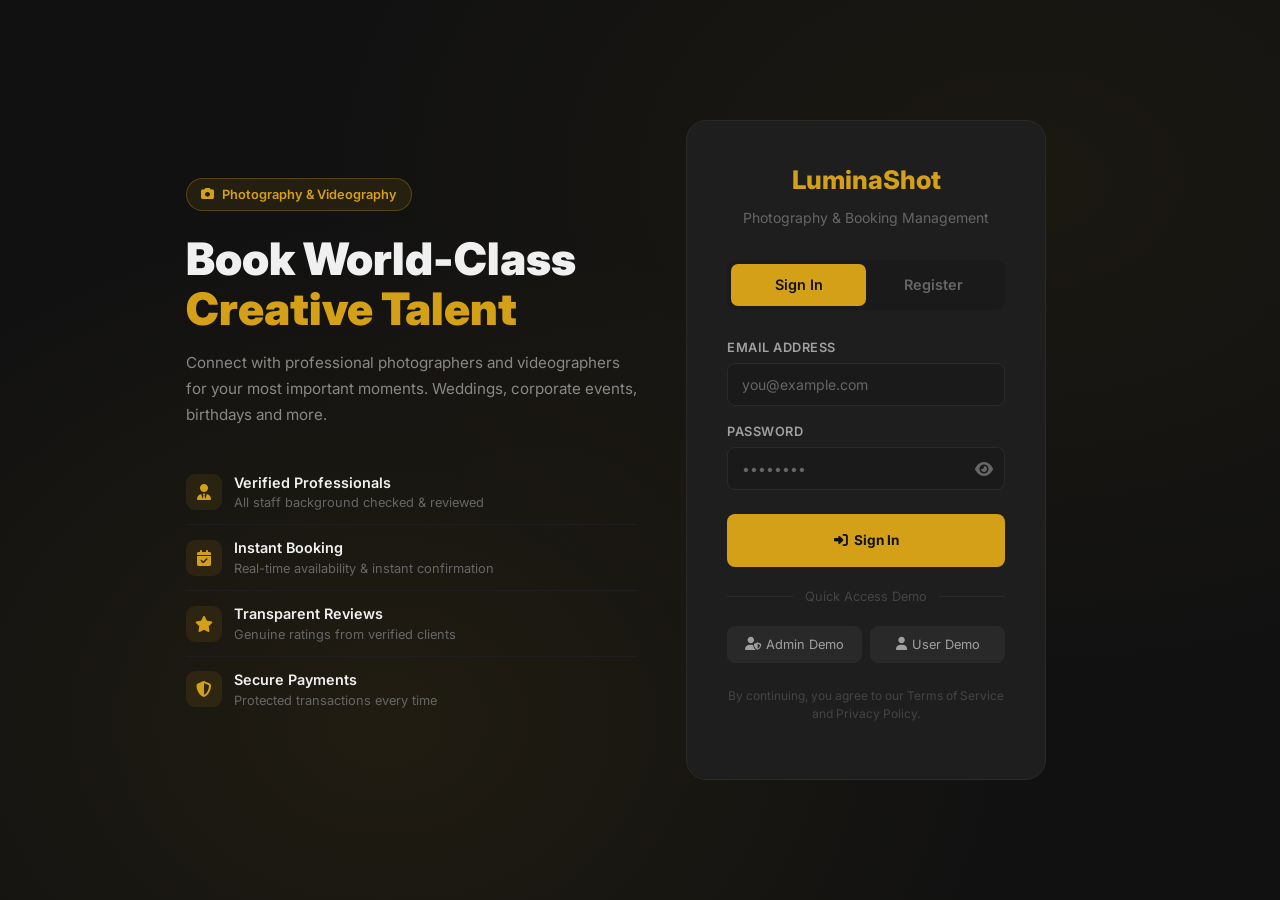
==== frontend/index.html @ 6d3d099e "add frontend" ====
<!DOCTYPE html>
<html lang="en">
<head>
<meta charset="UTF-8">
<meta name="viewport" content="width=device-width, initial-scale=1.0">
<title>LuminaShot — Photography Booking System</title>
<link rel="preconnect" href="https://fonts.googleapis.com">
<link href="https://fonts.googleapis.com/css2?family=Inter:wght@300;400;500;600;700;800;900&display=swap" rel="stylesheet">
<link href="https://cdnjs.cloudflare.com/ajax/libs/font-awesome/6.5.0/css/all.min.css" rel="stylesheet">
<link href="https://cdn.jsdelivr.net/npm/bootstrap@5.3.2/dist/css/bootstrap.min.css" rel="stylesheet">
<link href="css/style.css" rel="stylesheet">
<style>
.auth-bg {
    position: fixed; inset: 0;
    background: radial-gradient(ellipse at 30% 80%, rgba(212,160,23,0.08) 0%, transparent 50%),
                radial-gradient(ellipse at 80% 20%, rgba(212,160,23,0.05) 0%, transparent 50%),
                #111111;
    z-index: -1;
}
.auth-card { position: relative; }
.tabs { display: flex; background: #1a1a1a; border-radius: 10px; padding: 4px; margin-bottom: 28px; }
.tab-btn { flex: 1; padding: 10px; border: none; background: transparent; color: #666; font-weight: 600; border-radius: 7px; cursor: pointer; transition: all .2s; font-family: 'Inter', sans-serif; font-size: .9rem; }
.tab-btn.active { background: #D4A017; color: #111; }
.divider { display: flex; align-items: center; gap: 12px; margin: 20px 0; color: #444; font-size: .8rem; }
.divider::before, .divider::after { content: ''; flex: 1; height: 1px; background: #2a2a2a; }
.role-select { display: flex; gap: 8px; margin-bottom: 6px; }
.role-btn { flex: 1; padding: 8px; border: 1px solid #2a2a2a; border-radius: 8px; background: transparent; color: #666; font-size: .8rem; cursor: pointer; transition: all .2s; font-family: 'Inter', sans-serif; }
.role-btn.selected { border-color: #D4A017; color: #D4A017; background: rgba(212,160,23,.1); }
.hero-side { display: flex; flex-direction: column; justify-content: center; max-width: 500px; }
.hero-badge { display: inline-flex; align-items: center; gap: 8px; background: rgba(212,160,23,.1); border: 1px solid rgba(212,160,23,.3); border-radius: 20px; padding: 6px 14px; font-size: .8rem; color: #D4A017; font-weight: 600; margin-bottom: 24px; }
.feature-item { display: flex; align-items: center; gap: 12px; padding: 12px 0; border-bottom: 1px solid #1e1e1e; }
.feature-icon { width: 36px; height: 36px; border-radius: 9px; background: rgba(212,160,23,.1); display: flex; align-items: center; justify-content: center; color: #D4A017; flex-shrink: 0; }
</style>
</head>
<body>
<div class="auth-bg"></div>

<div class="container-fluid min-vh-100 d-flex align-items-center">
    <div class="row w-100 justify-content-center align-items-center g-5 px-3 py-5">

        <!-- Hero Side -->
        <div class="col-lg-5 hero-side d-none d-lg-flex">
            <div>
                <div class="hero-badge"><i class="fas fa-camera"></i> Photography &amp; Videography</div>
                <h1 style="font-size:2.8rem;font-weight:900;color:#F0F0F0;line-height:1.1;margin-bottom:16px">
                    Book World-Class<br><span style="color:#D4A017">Creative Talent</span>
                </h1>
                <p style="color:#888;font-size:.95rem;margin-bottom:32px;line-height:1.7">
                    Connect with professional photographers and videographers for your most important moments. Weddings, corporate events, birthdays and more.
                </p>
                <div>
                    <div class="feature-item">
                        <div class="feature-icon"><i class="fas fa-user-tie"></i></div>
                        <div><div style="font-weight:600;color:#F0F0F0;font-size:.9rem">Verified Professionals</div><div style="color:#666;font-size:.8rem">All staff background checked & reviewed</div></div>
                    </div>
                    <div class="feature-item">
                        <div class="feature-icon"><i class="fas fa-calendar-check"></i></div>
                        <div><div style="font-weight:600;color:#F0F0F0;font-size:.9rem">Instant Booking</div><div style="color:#666;font-size:.8rem">Real-time availability & instant confirmation</div></div>
                    </div>
                    <div class="feature-item">
                        <div class="feature-icon"><i class="fas fa-star"></i></div>
                        <div><div style="font-weight:600;color:#F0F0F0;font-size:.9rem">Transparent Reviews</div><div style="color:#666;font-size:.8rem">Genuine ratings from verified clients</div></div>
                    </div>
                    <div class="feature-item" style="border-bottom:none">
                        <div class="feature-icon"><i class="fas fa-shield-alt"></i></div>
                        <div><div style="font-weight:600;color:#F0F0F0;font-size:.9rem">Secure Payments</div><div style="color:#666;font-size:.8rem">Protected transactions every time</div></div>
                    </div>
                </div>
            </div>
        </div>

        <!-- Auth Card -->
        <div class="col-lg-4 col-md-6">
            <div class="auth-card">
                <div class="auth-logo">LuminaShot</div>
                <div class="auth-subtitle">Photography &amp; Booking Management</div>

                <div class="tabs">
                    <button class="tab-btn active" onclick="switchTab('login')">Sign In</button>
                    <button class="tab-btn" onclick="switchTab('register')">Register</button>
                </div>

                <!-- LOGIN FORM -->
                <div id="loginForm">
                    <div class="mb-3">
                        <label class="form-label-dark">Email Address</label>
                        <input type="email" id="loginEmail" class="form-control-dark" placeholder="you@example.com">
                    </div>
                    <div class="mb-4">
                        <label class="form-label-dark">Password</label>
                        <div style="position:relative">
                            <input type="password" id="loginPassword" class="form-control-dark" placeholder="••••••••" style="padding-right:40px">
                            <button onclick="togglePw('loginPassword')" style="position:absolute;right:12px;top:50%;transform:translateY(-50%);background:none;border:none;color:#666;cursor:pointer"><i class="fas fa-eye" id="loginEye"></i></button>
                        </div>
                    </div>
                    <button class="btn-gold w-100 justify-content-center py-3" id="loginBtn" onclick="doLogin()">
                        <i class="fas fa-sign-in-alt"></i> Sign In
                    </button>
                    <div class="divider">Quick Access Demo</div>
                    <div style="display:grid;grid-template-columns:1fr 1fr;gap:8px">
                        <button class="btn-ghost w-100 justify-content-center" onclick="fillDemo('admin@photobooking.com','Admin@1234')">
                            <i class="fas fa-user-shield"></i> Admin Demo
                        </button>
                        <button class="btn-ghost w-100 justify-content-center" onclick="fillDemo('user@demo.com','user123')">
                            <i class="fas fa-user"></i> User Demo
                        </button>
                    </div>
                </div>

                <!-- REGISTER FORM -->
                <div id="registerForm" style="display:none">
                    <div class="mb-3">
                        <label class="form-label-dark">Full Name</label>
                        <input type="text" id="regName" class="form-control-dark" placeholder="John Smith">
                    </div>
                    <div class="mb-3">
                        <label class="form-label-dark">Email Address</label>
                        <input type="email" id="regEmail" class="form-control-dark" placeholder="you@example.com">
                    </div>
                    <div class="mb-3">
                        <label class="form-label-dark">Password</label>
                        <input type="password" id="regPassword" class="form-control-dark" placeholder="Min. 6 characters">
                    </div>
                    <div class="mb-4">
                        <label class="form-label-dark">Account Type</label>
                        <div class="role-select">
                            <button class="role-btn selected" id="roleUser" onclick="selectRole('USER')">
                                <i class="fas fa-user me-1"></i> User
                            </button>
                            <button class="role-btn" id="roleAdmin" onclick="selectRole('ADMIN')">
                                <i class="fas fa-user-shield me-1"></i> Admin
                            </button>
                        </div>
                    </div>
                    <button class="btn-gold w-100 justify-content-center py-3" id="regBtn" onclick="doRegister()">
                        <i class="fas fa-user-plus"></i> Create Account
                    </button>
                </div>

                <p style="text-align:center;color:#444;font-size:.75rem;margin-top:24px">
                    By continuing, you agree to our Terms of Service and Privacy Policy.
                </p>
            </div>
        </div>

    </div>
</div>

<script src="https://cdn.jsdelivr.net/npm/bootstrap@5.3.2/dist/js/bootstrap.bundle.min.js"></script>
<script src="js/api.js"></script>
<script>
let selectedRole = 'USER';

// Redirect if already logged in
if (Auth.isLoggedIn()) redirectUser();

function redirectUser() {
    const user = Auth.getUser();
    if (user?.role === 'ADMIN' || user?.role === 'SUPER_ADMIN') {
        window.location.href = 'admin-dashboard.html';
    } else {
        window.location.href = 'dashboard.html';
    }
}

function switchTab(tab) {
    document.querySelectorAll('.tab-btn').forEach((b, i) => b.classList.toggle('active', (i === 0) === (tab === 'login')));
    document.getElementById('loginForm').style.display    = tab === 'login' ? 'block' : 'none';
    document.getElementById('registerForm').style.display = tab === 'register' ? 'block' : 'none';
}

function selectRole(role) {
    selectedRole = role;
    document.getElementById('roleUser').classList.toggle('selected', role === 'USER');
    document.getElementById('roleAdmin').classList.toggle('selected', role === 'ADMIN');
}

function togglePw(id) {
    const inp = document.getElementById(id);
    inp.type = inp.type === 'password' ? 'text' : 'password';
}

function fillDemo(email, pw) {
    document.getElementById('loginEmail').value    = email;
    document.getElementById('loginPassword').value = pw;
    Toast.info('Demo credentials filled — click Sign In');
}

async function doLogin() {
    const email = document.getElementById('loginEmail').value.trim();
    const password = document.getElementById('loginPassword').value;
    if (!email || !password) { Toast.warning('Please fill in all fields'); return; }

    const btn = document.getElementById('loginBtn');
    btn.innerHTML = '<div class="spinner-gold" style="width:18px;height:18px"></div> Signing in...';
    btn.disabled = true;

    try {
        const res = await API.auth.login({ email, password });
        Auth.setSession(res.token, { email: res.email, role: res.role, fullName: res.fullName });
        Toast.success(`Welcome back, ${res.fullName}!`);
        setTimeout(() => redirectUser(), 800);
    } catch (e) {
        Toast.error(e.message || 'Invalid email or password');
        btn.innerHTML = '<i class="fas fa-sign-in-alt"></i> Sign In';
        btn.disabled = false;
    }
}

async function doRegister() {
    const fullName = document.getElementById('regName').value.trim();
    const email    = document.getElementById('regEmail').value.trim();
    const password = document.getElementById('regPassword').value;
    if (!fullName || !email || !password) { Toast.warning('Please fill in all fields'); return; }
    if (password.length < 6) { Toast.warning('Password must be at least 6 characters'); return; }

    const btn = document.getElementById('regBtn');
    btn.innerHTML = '<div class="spinner-gold" style="width:18px;height:18px"></div> Creating...';
    btn.disabled = true;

    try {
        await API.auth.register({ fullName, email, password, role: selectedRole });
        Toast.success('Account created! Please sign in.');
        switchTab('login');
        document.getElementById('loginEmail').value = email;
    } catch (e) {
        Toast.error(e.message || 'Registration failed');
    } finally {
        btn.innerHTML = '<i class="fas fa-user-plus"></i> Create Account';
        btn.disabled = false;
    }
}

document.addEventListener('keydown', e => {
    if (e.key === 'Enter') {
        const loginVisible = document.getElementById('loginForm').style.display !== 'none';
        if (loginVisible) doLogin(); else doRegister();
    }
});
</script>
</body>
</html>
---- frontend/css/style.css ----
:root {
    --bg-primary: #111111;
    --bg-secondary: #1a1a1a;
    --bg-card: #1e1e1e;
    --bg-sidebar: #141414;
    --gold: #D4A017;
    --gold-light: #F0C040;
    --gold-dark: #A07810;
    --text-primary: #F0F0F0;
    --text-secondary: #A0A0A0;
    --text-muted: #666666;
    --border-color: #2a2a2a;
    --border-gold: rgba(212, 160, 23, 0.3);
    --success: #2ECC71;
    --danger: #E74C3C;
    --warning: #F39C12;
    --info: #3498DB;
    --pending: #F0C040;
    --confirmed: #2ECC71;
    --cancelled: #E74C3C;
    --completed: #3498DB;
}

* { margin: 0; padding: 0; box-sizing: border-box; }

body {
    background-color: var(--bg-primary);
    color: var(--text-primary);
    font-family: 'Inter', sans-serif;
    min-height: 100vh;
}

/* ─── SCROLLBAR ─────────────────────────────── */
::-webkit-scrollbar { width: 5px; }
::-webkit-scrollbar-track { background: var(--bg-secondary); }
::-webkit-scrollbar-thumb { background: var(--gold-dark); border-radius: 10px; }

/* ─── SIDEBAR ────────────────────────────────── */
.sidebar {
    width: 220px;
    min-height: 100vh;
    background: var(--bg-sidebar);
    border-right: 1px solid var(--border-color);
    position: fixed;
    top: 0; left: 0;
    display: flex;
    flex-direction: column;
    padding: 24px 0;
    z-index: 100;
}

.sidebar-logo {
    padding: 0 20px 24px;
    border-bottom: 1px solid var(--border-color);
}

.sidebar-logo .brand {
    font-size: 1.3rem;
    font-weight: 700;
    color: var(--gold);
    letter-spacing: -0.5px;
}

.sidebar-logo .brand-sub {
    font-size: 0.72rem;
    color: var(--text-muted);
    letter-spacing: 1px;
    text-transform: uppercase;
}

.sidebar-user {
    display: flex;
    align-items: center;
    gap: 10px;
    padding: 16px 20px;
    border-bottom: 1px solid var(--border-color);
    margin-bottom: 8px;
}

.user-avatar {
    width: 36px; height: 36px;
    border-radius: 50%;
    background: linear-gradient(135deg, var(--gold), var(--gold-dark));
    display: flex; align-items: center; justify-content: center;
    font-size: 0.85rem; font-weight: 700;
    color: #111;
}

.user-name { font-size: 0.85rem; font-weight: 600; color: var(--text-primary); }
.user-role { font-size: 0.7rem; color: var(--text-muted); }

.sidebar-nav { flex: 1; padding: 0 10px; }

.nav-section-label {
    font-size: 0.65rem;
    text-transform: uppercase;
    letter-spacing: 1.5px;
    color: var(--text-muted);
    padding: 12px 10px 6px;
}

.nav-item {
    display: flex;
    align-items: center;
    gap: 10px;
    padding: 10px 12px;
    border-radius: 8px;
    color: var(--text-secondary);
    text-decoration: none;
    font-size: 0.875rem;
    font-weight: 500;
    transition: all 0.2s;
    cursor: pointer;
    margin-bottom: 2px;
}

.nav-item:hover {
    background: rgba(212,160,23,0.1);
    color: var(--gold);
}

.nav-item.active {
    background: rgba(212,160,23,0.15);
    color: var(--gold);
    border-left: 2px solid var(--gold);
}

.nav-item i { width: 18px; font-size: 1rem; }

.sidebar-footer {
    padding: 16px 20px;
    border-top: 1px solid var(--border-color);
}

.btn-new-event {
    width: 100%;
    background: var(--gold);
    color: #111;
    border: none;
    border-radius: 8px;
    padding: 10px;
    font-weight: 700;
    font-size: 0.875rem;
    cursor: pointer;
    transition: all 0.2s;
    display: flex; align-items: center; justify-content: center; gap: 6px;
}

.btn-new-event:hover {
    background: var(--gold-light);
    transform: translateY(-1px);
    box-shadow: 0 4px 20px rgba(212,160,23,0.4);
}

/* ─── MAIN CONTENT ──────────────────────────── */
.main-content {
    margin-left: 220px;
    padding: 32px;
    min-height: 100vh;
}

.page-header {
    margin-bottom: 28px;
}

.page-title {
    font-size: 2rem;
    font-weight: 800;
    color: var(--text-primary);
    letter-spacing: -0.5px;
}

.page-subtitle {
    font-size: 0.875rem;
    color: var(--text-secondary);
    margin-top: 4px;
}

/* ─── CARDS ─────────────────────────────────── */
.card-dark {
    background: var(--bg-card);
    border: 1px solid var(--border-color);
    border-radius: 14px;
    padding: 22px;
    transition: border-color 0.2s;
}

.card-dark:hover { border-color: var(--border-gold); }

.stat-card {
    background: var(--bg-card);
    border: 1px solid var(--border-color);
    border-radius: 14px;
    padding: 22px;
    position: relative;
    overflow: hidden;
}

.stat-card::before {
    content: '';
    position: absolute;
    top: 0; left: 0;
    width: 3px; height: 100%;
    background: var(--gold);
}

.stat-label {
    font-size: 0.75rem;
    color: var(--text-muted);
    text-transform: uppercase;
    letter-spacing: 1px;
    margin-bottom: 8px;
}

.stat-value {
    font-size: 2rem;
    font-weight: 800;
    color: var(--text-primary);
    line-height: 1;
}

.stat-sub {
    font-size: 0.75rem;
    color: var(--text-secondary);
    margin-top: 6px;
}

.stat-icon {
    position: absolute;
    top: 20px; right: 20px;
    width: 40px; height: 40px;
    border-radius: 10px;
    background: rgba(212,160,23,0.15);
    display: flex; align-items: center; justify-content: center;
    color: var(--gold);
    font-size: 1.1rem;
}

/* ─── BUTTONS ───────────────────────────────── */
.btn-gold {
    background: var(--gold);
    color: #111;
    border: none;
    border-radius: 8px;
    padding: 9px 18px;
    font-weight: 700;
    font-size: 0.85rem;
    cursor: pointer;
    transition: all 0.2s;
    display: inline-flex; align-items: center; gap: 6px;
    text-decoration: none;
}

.btn-gold:hover {
    background: var(--gold-light);
    color: #111;
    transform: translateY(-1px);
    box-shadow: 0 4px 16px rgba(212,160,23,0.35);
}

.btn-outline-gold {
    background: transparent;
    color: var(--gold);
    border: 1px solid var(--border-gold);
    border-radius: 8px;
    padding: 8px 16px;
    font-weight: 600;
    font-size: 0.85rem;
    cursor: pointer;
    transition: all 0.2s;
    display: inline-flex; align-items: center; gap: 6px;
    text-decoration: none;
}

.btn-outline-gold:hover {
    background: rgba(212,160,23,0.12);
    color: var(--gold);
    border-color: var(--gold);
}

.btn-ghost {
    background: rgba(255,255,255,0.05);
    color: var(--text-secondary);
    border: 1px solid var(--border-color);
    border-radius: 8px;
    padding: 8px 14px;
    font-size: 0.8rem;
    cursor: pointer;
    transition: all 0.2s;
    display: inline-flex; align-items: center; gap: 5px;
    text-decoration: none;
}

.btn-ghost:hover { background: rgba(255,255,255,0.1); color: var(--text-primary); }

.btn-danger-ghost {
    background: transparent;
    color: var(--danger);
    border: 1px solid rgba(231,76,60,0.3);
    border-radius: 8px;
    padding: 6px 12px;
    font-size: 0.8rem;
    cursor: pointer;
    transition: all 0.2s;
    display: inline-flex; align-items: center; gap: 5px;
}

.btn-danger-ghost:hover { background: rgba(231,76,60,0.12); }

/* ─── FORMS ─────────────────────────────────── */
.form-label-dark {
    font-size: 0.8rem;
    font-weight: 600;
    color: var(--text-secondary);
    text-transform: uppercase;
    letter-spacing: 0.5px;
    margin-bottom: 6px;
    display: block;
}

.form-control-dark {
    background: var(--bg-secondary);
    border: 1px solid var(--border-color);
    border-radius: 8px;
    color: var(--text-primary);
    padding: 10px 14px;
    font-size: 0.875rem;
    width: 100%;
    transition: border-color 0.2s;
    outline: none;
}

.form-control-dark:focus {
    border-color: var(--gold);
    box-shadow: 0 0 0 3px rgba(212,160,23,0.1);
}

.form-control-dark::placeholder { color: var(--text-muted); }

select.form-control-dark option {
    background: var(--bg-secondary);
    color: var(--text-primary);
}

/* ─── BADGES ────────────────────────────────── */
.badge-status {
    display: inline-flex; align-items: center; gap: 5px;
    padding: 4px 10px;
    border-radius: 20px;
    font-size: 0.72rem;
    font-weight: 700;
    text-transform: uppercase;
    letter-spacing: 0.5px;
}

.badge-pending { background: rgba(240,192,64,0.15); color: var(--pending); border: 1px solid rgba(240,192,64,0.3); }
.badge-confirmed { background: rgba(46,204,113,0.15); color: var(--confirmed); border: 1px solid rgba(46,204,113,0.3); }
.badge-cancelled { background: rgba(231,76,60,0.15); color: var(--cancelled); border: 1px solid rgba(231,76,60,0.3); }
.badge-completed { background: rgba(52,152,219,0.15); color: var(--completed); border: 1px solid rgba(52,152,219,0.3); }
.badge-active { background: rgba(46,204,113,0.15); color: var(--confirmed); border: 1px solid rgba(46,204,113,0.3); }
.badge-inactive { background: rgba(102,102,102,0.2); color: var(--text-muted); border: 1px solid var(--border-color); }
.badge-gold { background: rgba(212,160,23,0.15); color: var(--gold); border: 1px solid rgba(212,160,23,0.3); }

/* ─── TABLE ─────────────────────────────────── */
.table-dark-custom {
    width: 100%;
    border-collapse: collapse;
}

.table-dark-custom thead th {
    font-size: 0.72rem;
    text-transform: uppercase;
    letter-spacing: 1px;
    color: var(--text-muted);
    padding: 12px 16px;
    border-bottom: 1px solid var(--border-color);
    font-weight: 600;
    text-align: left;
}

.table-dark-custom tbody td {
    padding: 14px 16px;
    border-bottom: 1px solid rgba(42,42,42,0.5);
    font-size: 0.875rem;
    color: var(--text-secondary);
    vertical-align: middle;
}

.table-dark-custom tbody tr {
    transition: background 0.15s;
}

.table-dark-custom tbody tr:hover {
    background: rgba(212,160,23,0.04);
}

.table-dark-custom tbody tr:last-child td { border-bottom: none; }

/* ─── MODAL ─────────────────────────────────── */
.modal-dark .modal-content {
    background: var(--bg-card);
    border: 1px solid var(--border-color);
    border-radius: 16px;
    color: var(--text-primary);
}

.modal-dark .modal-header {
    border-bottom: 1px solid var(--border-color);
    padding: 20px 24px;
}

.modal-dark .modal-title { font-weight: 700; font-size: 1.1rem; }

.modal-dark .modal-body { padding: 24px; }

.modal-dark .modal-footer {
    border-top: 1px solid var(--border-color);
    padding: 16px 24px;
}

.modal-dark .btn-close {
    filter: invert(1);
    opacity: 0.5;
}

.modal-dark .btn-close:hover { opacity: 1; }

/* ─── SEARCH BAR ────────────────────────────── */
.search-bar {
    position: relative;
}

.search-bar i {
    position: absolute;
    left: 12px; top: 50%;
    transform: translateY(-50%);
    color: var(--text-muted);
    font-size: 0.875rem;
}

.search-bar input {
    padding-left: 36px;
}

/* ─── BOOKING CARD ──────────────────────────── */
.booking-card {
    background: var(--bg-card);
    border: 1px solid var(--border-color);
    border-radius: 12px;
    padding: 20px;
    margin-bottom: 16px;
    transition: all 0.2s;
    display: flex; align-items: center; gap: 20px;
}

.booking-card:hover {
    border-color: var(--border-gold);
    transform: translateY(-1px);
}

.booking-date-block {
    text-align: center;
    min-width: 60px;
}

.booking-date-month {
    font-size: 0.72rem;
    text-transform: uppercase;
    letter-spacing: 1px;
    color: var(--gold);
    font-weight: 700;
}

.booking-date-day {
    font-size: 2rem;
    font-weight: 800;
    color: var(--text-primary);
    line-height: 1;
}

.booking-date-year {
    font-size: 0.7rem;
    color: var(--text-muted);
}

/* ─── RATING STARS ──────────────────────────── */
.stars { color: var(--gold); font-size: 0.875rem; }
.stars .empty { color: var(--border-color); }

/* ─── AUTH PAGES ────────────────────────────── */
.auth-container {
    min-height: 100vh;
    display: flex;
    align-items: center;
    justify-content: center;
    background: radial-gradient(ellipse at 60% 40%, rgba(212,160,23,0.06) 0%, transparent 60%),
                var(--bg-primary);
}

.auth-card {
    background: var(--bg-card);
    border: 1px solid var(--border-color);
    border-radius: 20px;
    padding: 40px;
    width: 100%;
    max-width: 420px;
}

.auth-logo {
    font-size: 1.6rem;
    font-weight: 800;
    color: var(--gold);
    text-align: center;
    margin-bottom: 8px;
}

.auth-subtitle {
    text-align: center;
    color: var(--text-muted);
    font-size: 0.875rem;
    margin-bottom: 32px;
}

/* ─── TABS ──────────────────────────────────── */
.tab-bar {
    display: flex;
    gap: 4px;
    background: var(--bg-secondary);
    border-radius: 10px;
    padding: 4px;
    margin-bottom: 24px;
}

.tab-item {
    flex: 1;
    padding: 9px 16px;
    border-radius: 7px;
    text-align: center;
    font-size: 0.85rem;
    font-weight: 600;
    cursor: pointer;
    transition: all 0.2s;
    color: var(--text-muted);
    border: none;
    background: transparent;
}

.tab-item.active {
    background: var(--gold);
    color: #111;
}

/* ─── TOAST ─────────────────────────────────── */
.toast-container-custom {
    position: fixed;
    top: 20px; right: 20px;
    z-index: 9999;
    display: flex;
    flex-direction: column;
    gap: 10px;
}

.toast-custom {
    background: var(--bg-card);
    border: 1px solid var(--border-color);
    border-radius: 10px;
    padding: 14px 18px;
    display: flex; align-items: center; gap: 12px;
    min-width: 280px;
    animation: slideIn 0.3s ease;
    box-shadow: 0 8px 32px rgba(0,0,0,0.4);
}

.toast-custom.success { border-left: 3px solid var(--success); }
.toast-custom.error { border-left: 3px solid var(--danger); }
.toast-custom.warning { border-left: 3px solid var(--warning); }
.toast-custom.info { border-left: 3px solid var(--info); }

@keyframes slideIn {
    from { transform: translateX(100%); opacity: 0; }
    to { transform: translateX(0); opacity: 1; }
}

/* ─── PROGRESS / STEPPER ────────────────────── */
.stepper {
    display: flex;
    align-items: center;
    margin-bottom: 32px;
}

.step {
    display: flex; align-items: center; gap: 8px;
    flex: 1;
}

.step-circle {
    width: 32px; height: 32px;
    border-radius: 50%;
    display: flex; align-items: center; justify-content: center;
    font-size: 0.8rem; font-weight: 700;
    border: 2px solid var(--border-color);
    color: var(--text-muted);
    background: var(--bg-card);
    flex-shrink: 0;
}

.step.active .step-circle {
    background: var(--gold);
    border-color: var(--gold);
    color: #111;
}

.step.done .step-circle {
    background: var(--success);
    border-color: var(--success);
    color: #fff;
}

.step-label { font-size: 0.8rem; color: var(--text-muted); white-space: nowrap; }
.step.active .step-label, .step.done .step-label { color: var(--text-primary); }

.step-line { flex: 1; height: 1px; background: var(--border-color); margin: 0 8px; }
.step-line.done { background: var(--gold); }

/* ─── LOADING SPINNER ───────────────────────── */
.spinner-gold {
    width: 32px; height: 32px;
    border: 3px solid var(--border-color);
    border-top-color: var(--gold);
    border-radius: 50%;
    animation: spin 0.8s linear infinite;
}

@keyframes spin { to { transform: rotate(360deg); } }

.loading-overlay {
    position: absolute;
    inset: 0;
    background: rgba(17,17,17,0.7);
    border-radius: inherit;
    display: flex; align-items: center; justify-content: center;
    z-index: 10;
}

/* ─── EMPTY STATE ───────────────────────────── */
.empty-state {
    text-align: center;
    padding: 60px 20px;
    color: var(--text-muted);
}

.empty-state i { font-size: 3rem; margin-bottom: 16px; color: var(--border-color); }
.empty-state h5 { font-size: 1rem; color: var(--text-secondary); margin-bottom: 8px; }
.empty-state p { font-size: 0.875rem; }

/* ─── CHART BARS ────────────────────────────── */
.mini-bar-chart {
    display: flex;
    align-items: flex-end;
    gap: 6px;
    height: 60px;
}

.mini-bar {
    flex: 1;
    background: rgba(212,160,23,0.2);
    border-radius: 4px 4px 0 0;
    transition: background 0.2s;
}

.mini-bar:hover { background: var(--gold); }
.mini-bar.active { background: var(--gold); }

/* ─── RESPONSIVE ────────────────────────────── */
@media (max-width: 768px) {
    .sidebar { transform: translateX(-100%); transition: transform 0.3s; }
    .sidebar.open { transform: translateX(0); }
    .main-content { margin-left: 0; padding: 20px 16px; }
    .page-title { font-size: 1.5rem; }
}

/* ─── ANIMATIONS ────────────────────────────── */
.fade-in { animation: fadeIn 0.4s ease; }
@keyframes fadeIn { from { opacity: 0; transform: translateY(10px); } to { opacity: 1; transform: translateY(0); } }

.card-dark, .stat-card, .booking-card {
    animation: fadeIn 0.3s ease;
}
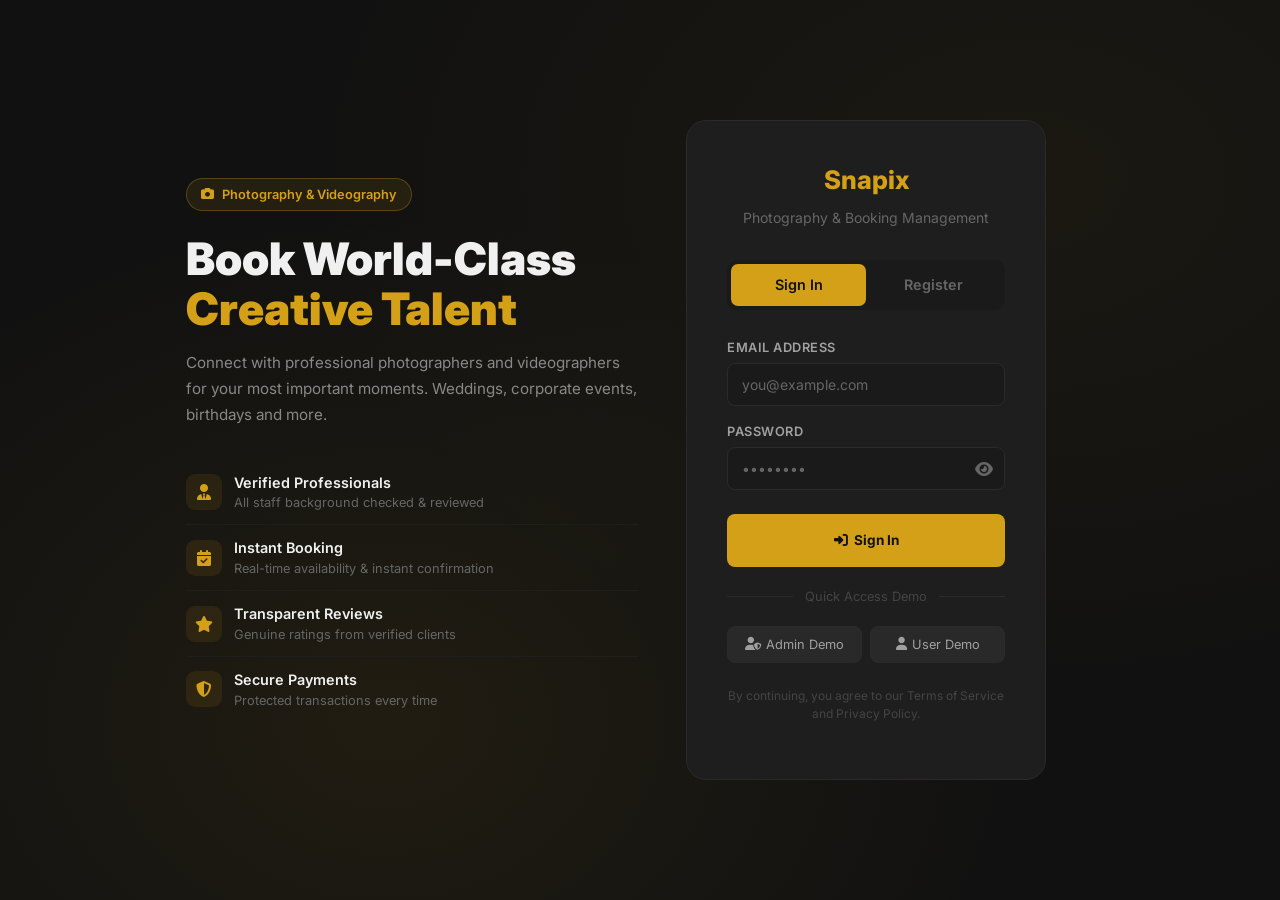
==== commit 3ef83ee7: "Updating Frontend" ====
--- a/frontend/index.html
+++ b/frontend/index.html
@@ -3,7 +3,7 @@
 <head>
 <meta charset="UTF-8">
 <meta name="viewport" content="width=device-width, initial-scale=1.0">
-<title>LuminaShot — Photography Booking System</title>
+<title>Snapix — Photography Booking System</title>
 <link rel="preconnect" href="https://fonts.googleapis.com">
 <link href="https://fonts.googleapis.com/css2?family=Inter:wght@300;400;500;600;700;800;900&display=swap" rel="stylesheet">
 <link href="https://cdnjs.cloudflare.com/ajax/libs/font-awesome/6.5.0/css/all.min.css" rel="stylesheet">
@@ -72,7 +72,7 @@
         <!-- Auth Card -->
         <div class="col-lg-4 col-md-6">
             <div class="auth-card">
-                <div class="auth-logo">LuminaShot</div>
+                <div class="auth-logo">Snapix</div>
                 <div class="auth-subtitle">Photography &amp; Booking Management</div>
 
                 <div class="tabs">
@@ -121,17 +121,6 @@
                         <label class="form-label-dark">Password</label>
                         <input type="password" id="regPassword" class="form-control-dark" placeholder="Min. 6 characters">
                     </div>
-                    <div class="mb-4">
-                        <label class="form-label-dark">Account Type</label>
-                        <div class="role-select">
-                            <button class="role-btn selected" id="roleUser" onclick="selectRole('USER')">
-                                <i class="fas fa-user me-1"></i> User
-                            </button>
-                            <button class="role-btn" id="roleAdmin" onclick="selectRole('ADMIN')">
-                                <i class="fas fa-user-shield me-1"></i> Admin
-                            </button>
-                        </div>
-                    </div>
                     <button class="btn-gold w-100 justify-content-center py-3" id="regBtn" onclick="doRegister()">
                         <i class="fas fa-user-plus"></i> Create Account
                     </button>
@@ -149,8 +138,6 @@
 <script src="https://cdn.jsdelivr.net/npm/bootstrap@5.3.2/dist/js/bootstrap.bundle.min.js"></script>
 <script src="js/api.js"></script>
 <script>
-let selectedRole = 'USER';
-
 // Redirect if already logged in
 if (Auth.isLoggedIn()) redirectUser();
 
@@ -169,12 +156,6 @@
     document.getElementById('registerForm').style.display = tab === 'register' ? 'block' : 'none';
 }
 
-function selectRole(role) {
-    selectedRole = role;
-    document.getElementById('roleUser').classList.toggle('selected', role === 'USER');
-    document.getElementById('roleAdmin').classList.toggle('selected', role === 'ADMIN');
-}
-
 function togglePw(id) {
     const inp = document.getElementById(id);
     inp.type = inp.type === 'password' ? 'text' : 'password';
@@ -197,7 +178,7 @@
 
     try {
         const res = await API.auth.login({ email, password });
-        Auth.setSession(res.token, { email: res.email, role: res.role, fullName: res.fullName });
+        Auth.setSession(res.token, { id: res.id, email: res.email, role: res.role, fullName: res.fullName });
         Toast.success(`Welcome back, ${res.fullName}!`);
         setTimeout(() => redirectUser(), 800);
     } catch (e) {
@@ -219,7 +200,7 @@
     btn.disabled = true;
 
     try {
-        await API.auth.register({ fullName, email, password, role: selectedRole });
+        await API.auth.register({ fullName, email, password, role: 'USER' });
         Toast.success('Account created! Please sign in.');
         switchTab('login');
         document.getElementById('loginEmail').value = email;
